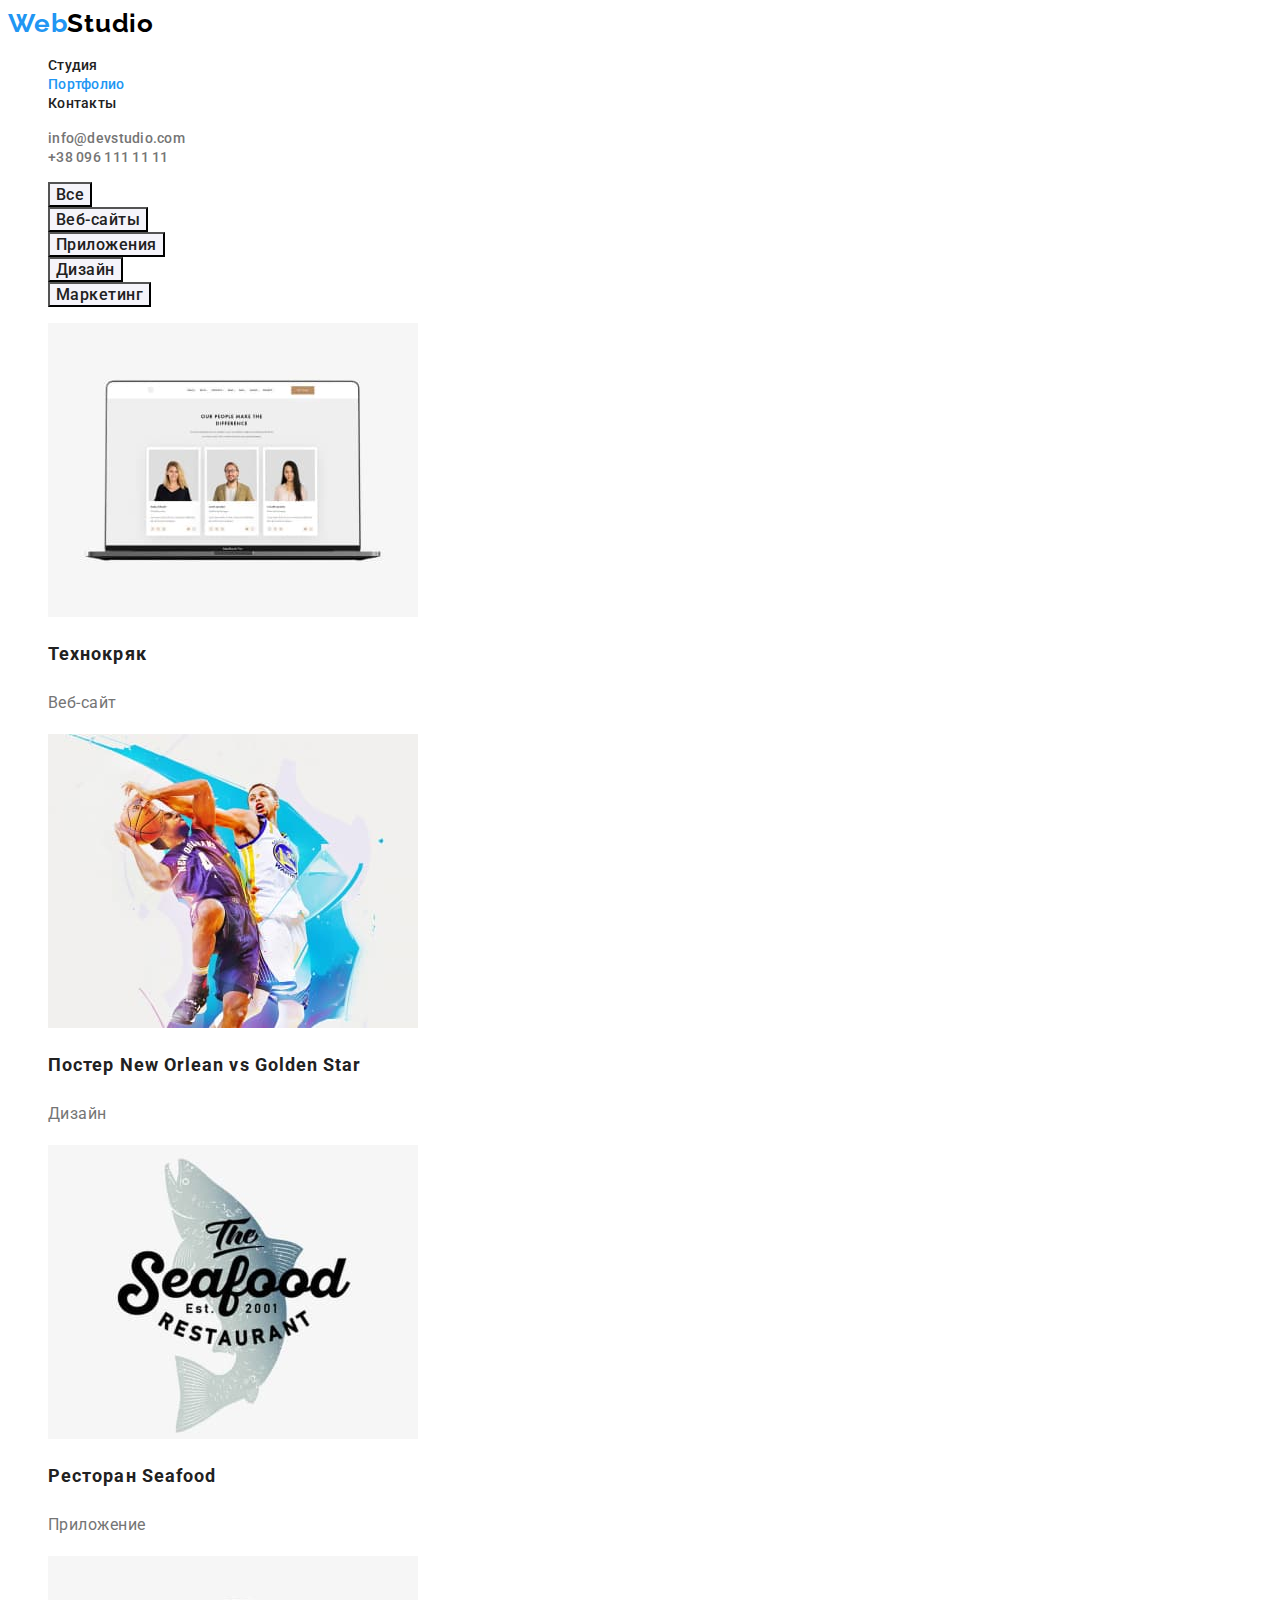
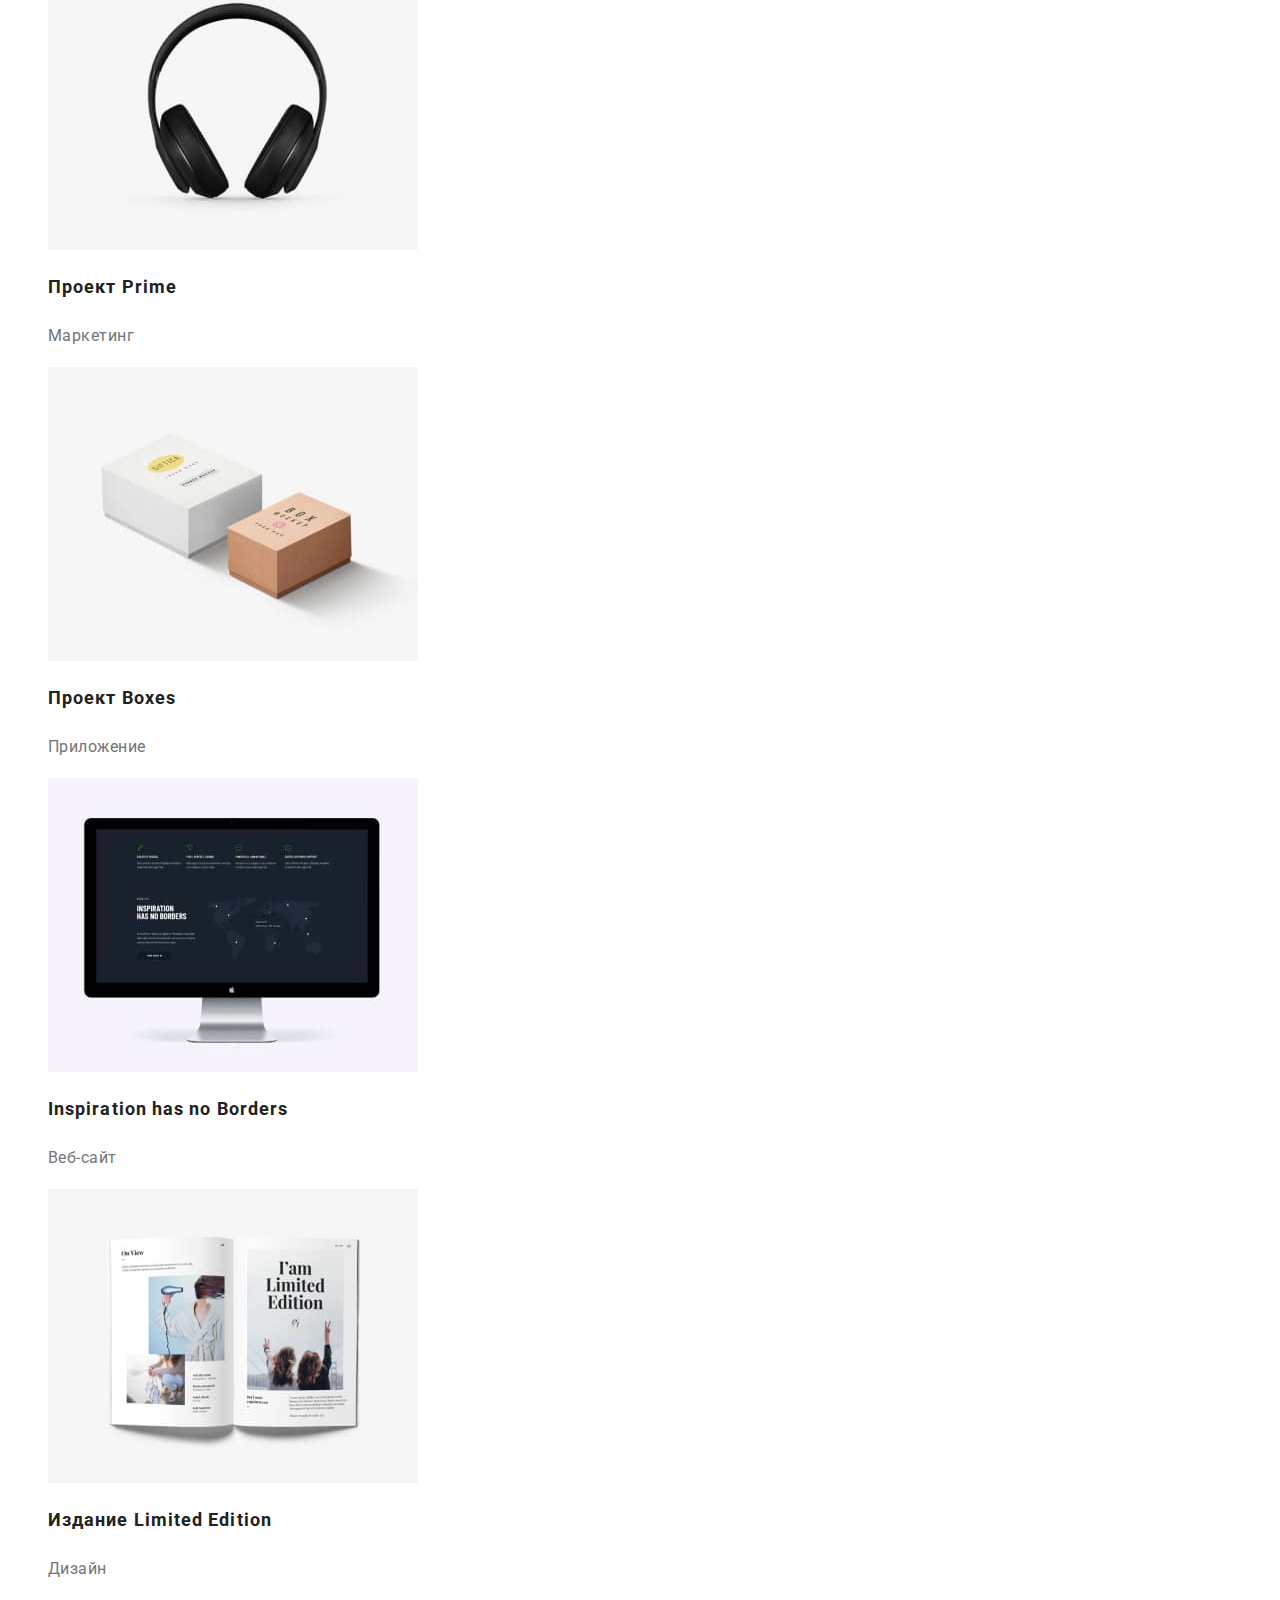
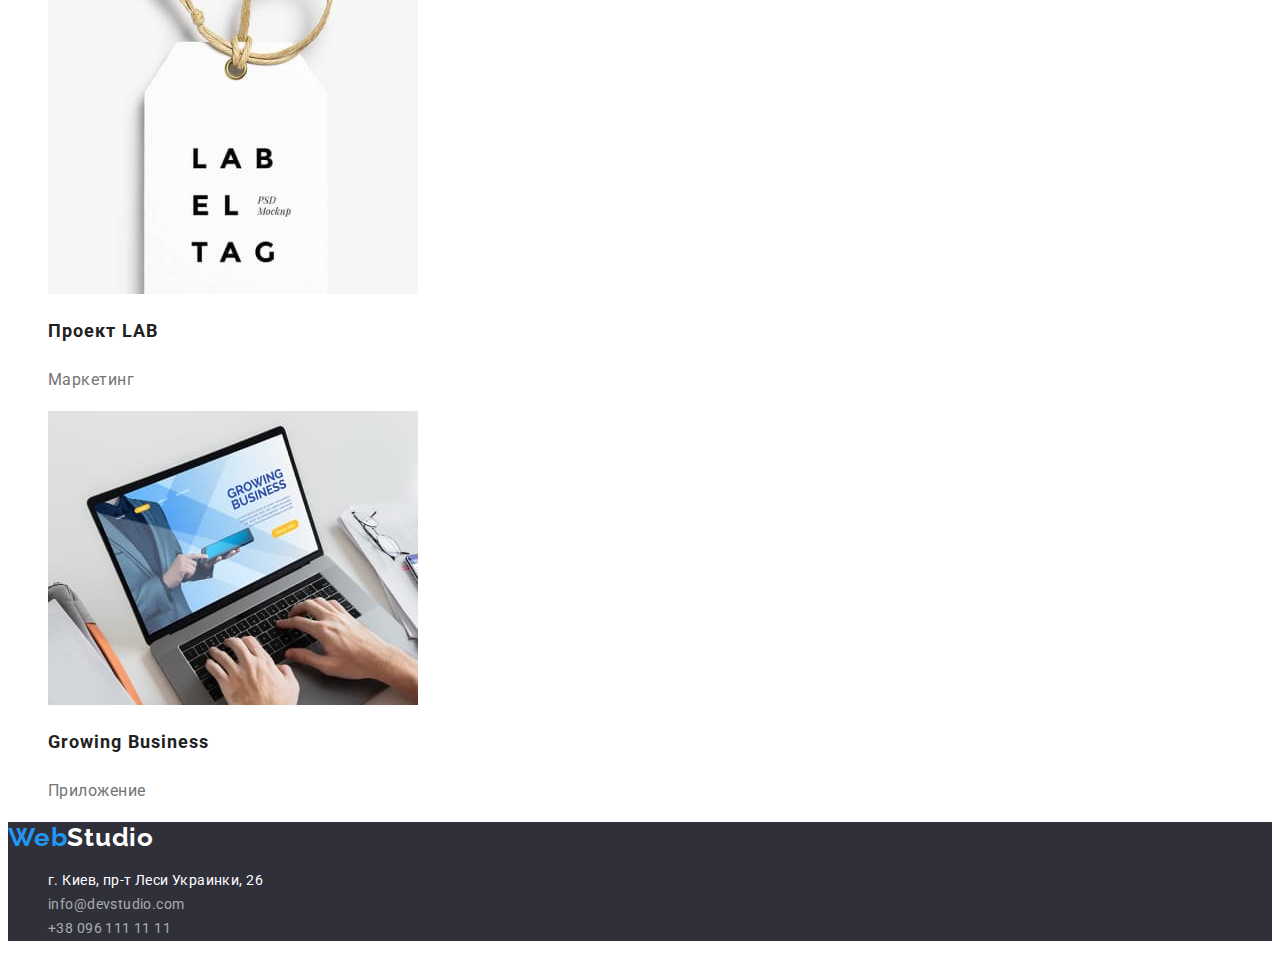
==== portfolio.html @ a85a3ec7 "added files from previous hw" ====
<!DOCTYPE html>
<html lang="ru">
  <head>
    <meta charset="UTF-8" />
    <meta http-equiv="X-UA-Compatible" content="IE=edge" />
    <meta name="viewport" content="width=device-width, initial-scale=1.0" />
    <title>WebStudio</title>
    <link rel="preconnect" href="https://fonts.googleapis.com" />
    <link rel="preconnect" href="https://fonts.gstatic.com" crossorigin />
    <link
      href="https://fonts.googleapis.com/css2?family=Raleway:wght@700&family=Roboto:wght@400;500;700;900&display=swap"
      rel="stylesheet"
    />
    <link rel="stylesheet" href="css/styles.css" />
  </head>
  <body>
    <!-- Хедер -->
    <header class="header">
      <a href="./index.html" lang="en" class="link logo"
        >Web<span class="logo-header">Studio</span></a
      >
      <nav class="header-nav">
        <ul class="list nav-list">
          <li><a href="./index.html" class="link nav-link">Студия</a></li>
          <li><a href="./portfolio.html" class="link nav-link current">Портфолио</a></li>
          <li><a href="" class="link nav-link">Контакты</a></li>
        </ul>
      </nav>
      <ul class="list contacts-list">
        <li>
          <a href="mailto:info@devstudio.com" class="link contacts-link">info@devstudio.com</a>
        </li>
        <li><a href="tel:+380961111111" class="link contacts-link">+38 096 111 11 11</a></li>
      </ul>
    </header>
    <main>
      <section class="portfolio">
        <h1 class="visually-hidden">Портфолио</h1>
        <ul class="list button-list">
          <li><button type="button" class="button filter-button">Все</button></li>
          <li><button type="button" class="button filter-button">Веб-сайты</button></li>
          <li><button type="button" class="button filter-button">Приложения</button></li>
          <li><button type="button" class="button filter-button">Дизайн</button></li>
          <li><button type="button" class="button filter-button">Маркетинг</button></li>
        </ul>
        <ul class="list example-list">
          <li>
            <img
              src="./images/gallery-img-1.jpg"
              alt="Веб-сайт Технокряк"
              width="370"
              height="294"
            />
            <h2 class="title example-title">Технокряк</h2>
            <p class="text example-text">Веб-сайт</p>
          </li>
          <li>
            <img
              src="./images/gallery-img-2.jpg"
              alt="Постер New Orlean vs Golden Star"
              width="370"
              height="294"
            />
            <h2 class="title example-title">Постер New Orlean vs Golden Star</h2>
            <p class="text example-text">Дизайн</p>
          </li>
          <li>
            <img
              src="./images/gallery-img-3.jpg"
              alt="Приложение ресторана Seafood"
              width="370"
              height="294"
            />
            <h2 class="title example-title">Ресторан Seafood</h2>
            <p class="text example-text">Приложение</p>
          </li>
          <li>
            <img src="./images/gallery-img-4.jpg" alt="Проект Prime" width="370" height="294" />
            <h2 class="title example-title">Проект Prime</h2>
            <p class="text example-text">Маркетинг</p>
          </li>
          <li>
            <img src="./images/gallery-img-5.jpg" alt="Проект Boxes" width="370" height="294" />
            <h2 class="title example-title">Проект Boxes</h2>
            <p class="text example-text">Приложение</p>
          </li>
          <li>
            <img
              src="./images/gallery-img-6.jpg"
              alt="Ве-бсайт Inspiration has no Borders"
              width="370"
              height="294"
            />
            <h2 class="title example-title">Inspiration has no Borders</h2>
            <p class="text example-text">Веб-сайт</p>
          </li>
          <li>
            <img
              src="./images/gallery-img-7.jpg"
              alt="Издание Limited Edition"
              width="370"
              height="294"
            />
            <h2 class="title example-title">Издание Limited Edition</h2>
            <p class="text example-text">Дизайн</p>
          </li>
          <li>
            <img src="./images/gallery-img-8.jpg" alt="Проект LAB" width="370" height="294" />
            <h2 class="title example-title">Проект LAB</h2>
            <p class="text example-text">Маркетинг</p>
          </li>
          <li>
            <img
              src="./images/gallery-img-9.jpg"
              alt="Приложение Growing Business"
              width="370"
              height="294"
            />
            <h2 class="title example-title">Growing Business</h2>
            <p class="text example-text class=">Приложение</p>
          </li>
        </ul>
      </section>
    </main>
    <!-- Футер -->
    <footer class="footer">
      <a href="./index.html" class="link logo">Web<span class="logo-footer">Studio</span></a>
      <address class="address">
        <ul class="list address-list">
          <li>
            <a
              href="https://goo.gl/maps/K23v9RMDQ9txriYD6"
              target="_blank"
              rel="noopener nofollow noreferrer"
              class="link address-link city"
              >г. Киев, пр-т Леси Украинки, 26
            </a>
          </li>
          <li>
            <a href="mailto:info@devstudio.com" class="link address-link">info@devstudio.com</a>
          </li>
          <li><a href="tel:+380961111111" class="link address-link">+38 096 111 11 11</a></li>
        </ul>
      </address>
    </footer>
  </body>
</html>
---- css/styles.css ----
:root {
  --accent-color: #2196f3;
  --primary-heading-color: #212121;
  --secondary-heading-color: #ffffff;
  --primary-text-color: #757575;
  --contacts-text-color: #757575;
  --nav-text-color: #212121;
  --secondary-text-color: #ffffff;
  --address-text-color: rgba(255, 255, 255, 0.6);
  --logo-first-color: #000000;
  --logo-second-color: #ffffff;
  --bg-first-color: #ffffff;
  --bg-second-color: #2f303a;
  --bg-third-color: #f5f4fa;
}

body {
  font-family: 'Roboto', sans-serif;
  background-color: var(--bg-first-color);
  color: var(--primary-text-color);
}
.list {
  list-style: none;
}
.link {
  text-decoration: none;
}
.visually-hidden {
  position: absolute;
  white-space: nowrap;
  width: 1px;
  height: 1px;
  overflow: hidden;
  border: 0;
  padding: 0;
  clip: rect(0 0 0 0);
  clip-path: inset(50%);
  margin: -1px;
}
.title {
  color: var(--primary-heading-color);
}
.sub-title {
  color: var(--primary-heading-color);
  font-weight: 500;
}
.text {
  color: var(--primary-text-color);
}
/* Logo */
.logo {
  font-family: 'Raleway';
  font-weight: 700;
  font-size: 26px;
  line-height: 1.19;
  letter-spacing: 0.03em;
  color: var(--accent-color);
}
.logo-header {
  color: var(--logo-first-color);
}
.logo-footer {
  color: var(--logo-second-color);
}
.button {
  font-family: inherit;
  font-size: 16px;
  cursor: pointer;
}
/* Header */
.nav-link {
  font-weight: 500;
  font-size: 14px;
  line-height: 1.14;
  letter-spacing: 0.02em;
  color: var(--nav-text-color);
}
.current {
  color: var(--accent-color);
}
.nav-link:hover,
.nav-link:focus {
  color: var(--accent-color);
}
.contacts-link {
  font-weight: 500;
  font-size: 14px;
  line-height: 1.14;
  letter-spacing: 0.02em;
  color: var(--contacts-text-color);
}
.contacts-link:hover,
.contacts-link:focus {
  color: var(--accent-color);
}
/* Hero */
.hero {
  background-color: var(--bg-second-color);
}
.hero-title {
  font-weight: 900;
  font-size: 44px;
  line-height: 1.36;
  text-align: center;
  letter-spacing: 0.06em;
  text-transform: uppercase;
  color: var(--secondary-heading-color);
}
.hero-button {
  background-color: var(--accent-color);
  color: var(--secondary-text-color);
  font-weight: 700;
  letter-spacing: 0.06em;
}
/* Preferences */
.preferences-title {
  font-size: 14px;
  line-height: 1.14;
  letter-spacing: 0.03em;
  text-transform: uppercase;
}
.preferences-text {
  font-size: 14px;
  line-height: 1.71;
  letter-spacing: 0.03em;
}
/* Occupation */
.occupation {
  background-color: var(--bg-first-color);
}
.occupation-title {
  font-size: 36px;
  line-height: 1.16;
  text-align: center;
  letter-spacing: 0.03em;
}
/* Team */
.team {
  background-color: var(--bg-third-color);
}
.team-title {
  font-size: 36px;
  line-height: 1.16;
  text-align: center;
  letter-spacing: 0.03em;
}
.team-subtitle {
  font-size: 16px;
  line-height: 1.19;
  letter-spacing: 0.03em;
}
.team-text {
  line-height: 1.19;
  letter-spacing: 0.03em;
}
/* Footer */
.footer {
  background-color: var(--bg-second-color);
}
.address {
  font-style: normal;
}
.address-link {
  font-size: 14px;
  line-height: 1.71;
  letter-spacing: 0.03em;
  color: var(--address-text-color);
}
.address-link.city {
  color: var(--secondary-text-color);
}
.address-link:hover,
.address-link:focus {
  color: var(--accent-color);
}
/* Portfolio */
.filter-button {
  font-weight: 500;
  color: var(--nav-text-color);
  background-color: var(--bg-third-color);
  letter-spacing: 0.03em;
}
.filter-button:hover {
  background-color: var(--accent-color);
  color: var(--secondary-text-color);
}
.example-title {
  font-size: 18px;
  line-height: 2;
  letter-spacing: 0.06em;
}
.example-text {
  line-height: 1.88;
  letter-spacing: 0.03em;
}
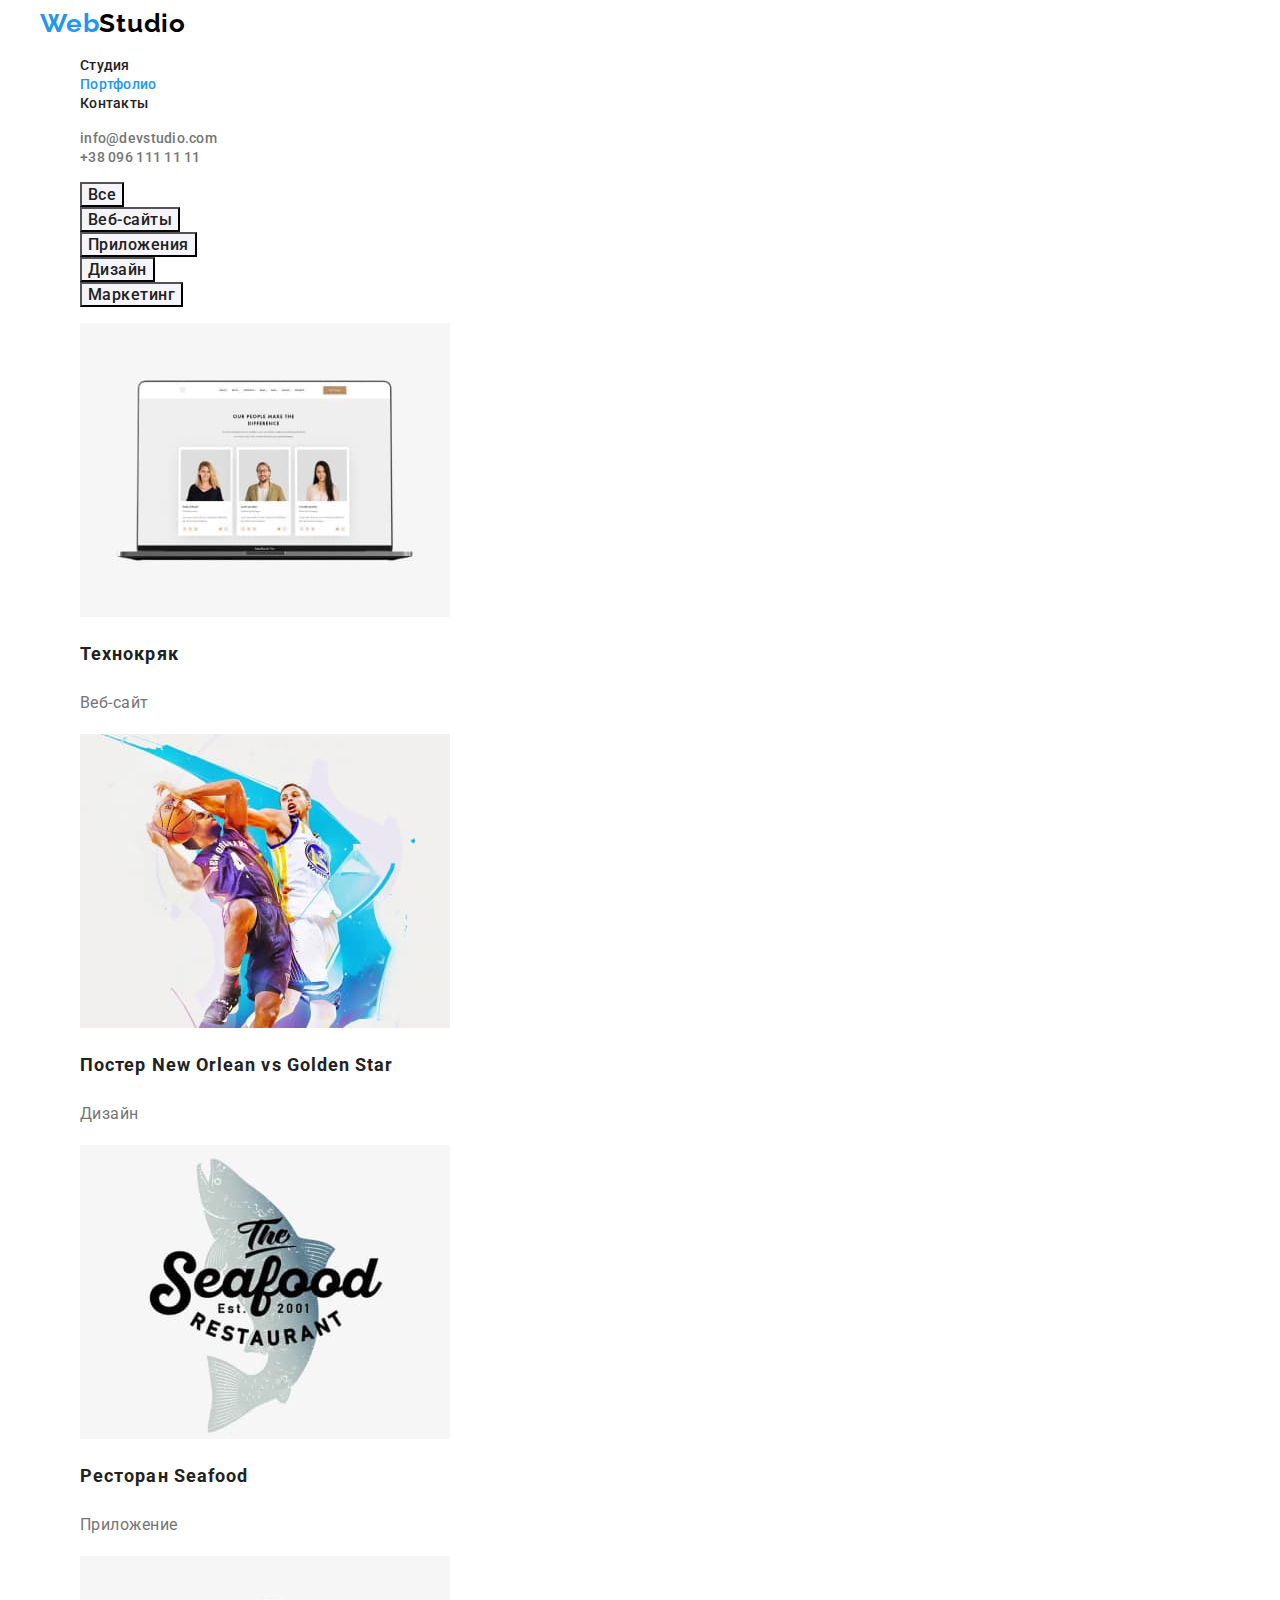
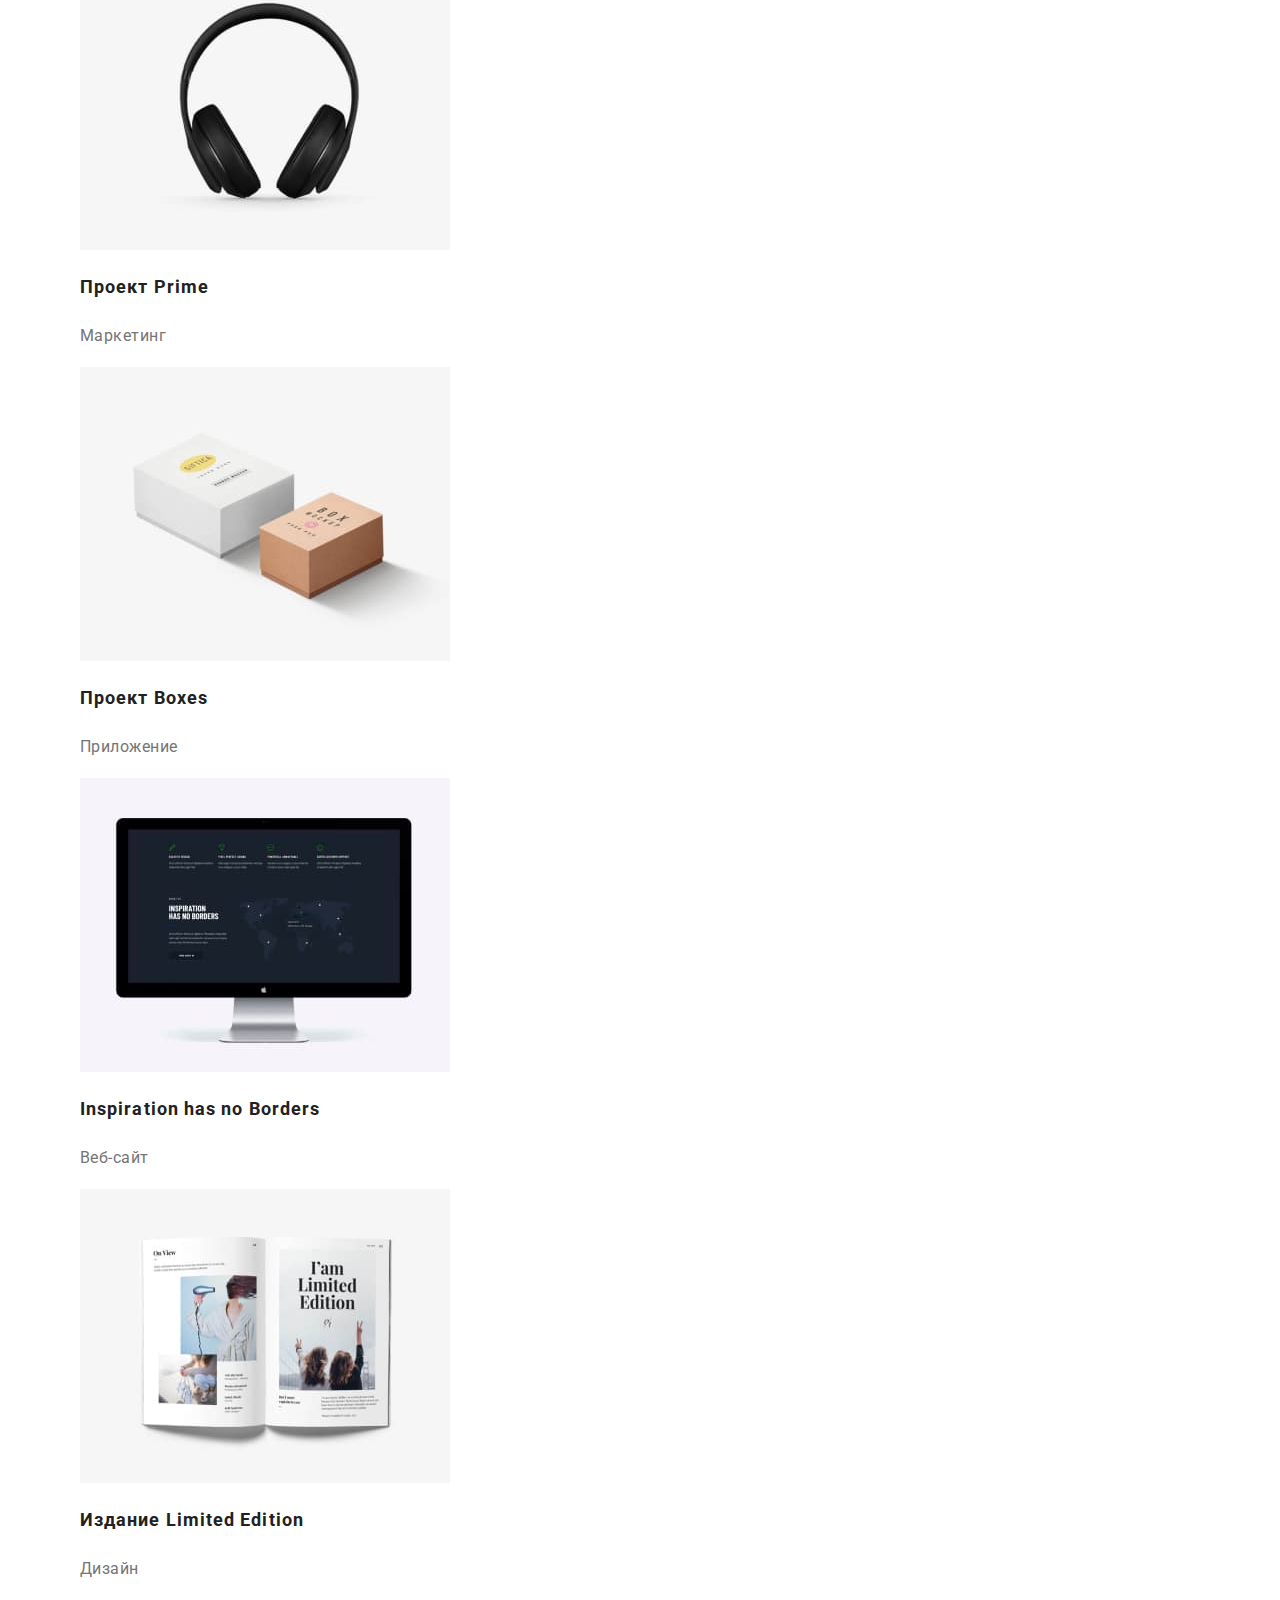
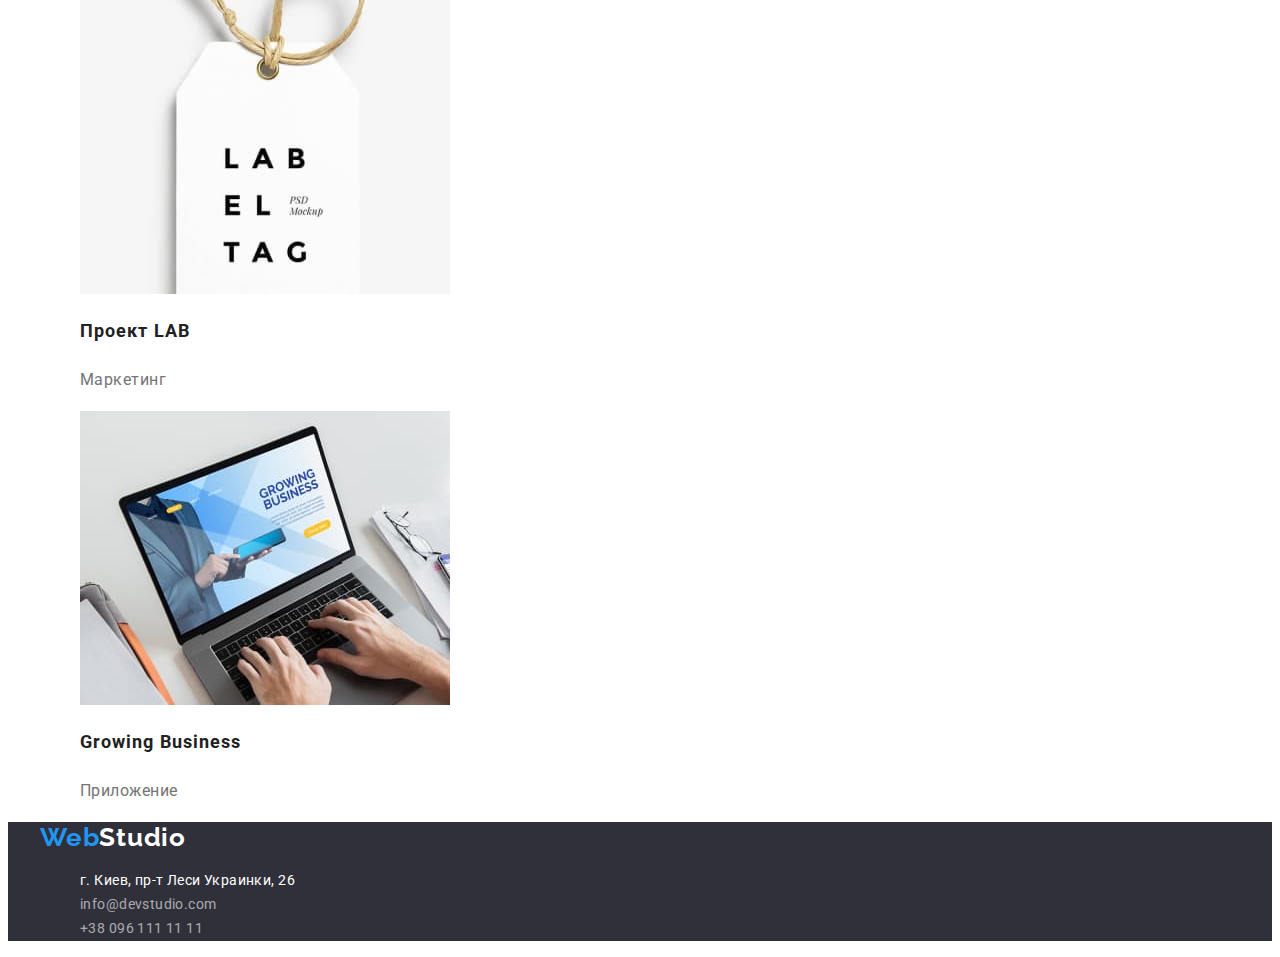
==== commit 27b16ccd: "Container + Normalize.css" ====
--- a/portfolio.html
+++ b/portfolio.html
@@ -11,137 +11,150 @@
       href="https://fonts.googleapis.com/css2?family=Raleway:wght@700&family=Roboto:wght@400;500;700;900&display=swap"
       rel="stylesheet"
     />
+    <link
+      rel="stylesheet"
+      href="https://cdnjs.cloudflare.com/ajax/libs/modern-normalize/1.1.0/modern-normalize.min.css"
+      integrity="sha512-wpPYUAdjBVSE4KJnH1VR1HeZfpl1ub8YT/NKx4PuQ5NmX2tKuGu6U/JRp5y+Y8XG2tV+wKQpNHVUX03MfMFn9Q=="
+      crossorigin="anonymous"
+      referrerpolicy="no-referrer"
+    />
     <link rel="stylesheet" href="css/styles.css" />
   </head>
   <body>
     <!-- Хедер -->
     <header class="header">
-      <a href="./index.html" lang="en" class="link logo"
-        >Web<span class="logo-header">Studio</span></a
-      >
-      <nav class="header-nav">
-        <ul class="list nav-list">
-          <li><a href="./index.html" class="link nav-link">Студия</a></li>
-          <li><a href="./portfolio.html" class="link nav-link current">Портфолио</a></li>
-          <li><a href="" class="link nav-link">Контакты</a></li>
+      <div class="container">
+        <a href="./index.html" lang="en" class="link logo"
+          >Web<span class="logo-header">Studio</span></a
+        >
+        <nav class="header-nav">
+          <ul class="list nav-list">
+            <li><a href="./index.html" class="link nav-link">Студия</a></li>
+            <li><a href="./portfolio.html" class="link nav-link current">Портфолио</a></li>
+            <li><a href="" class="link nav-link">Контакты</a></li>
+          </ul>
+        </nav>
+        <ul class="list contacts-list">
+          <li>
+            <a href="mailto:info@devstudio.com" class="link contacts-link">info@devstudio.com</a>
+          </li>
+          <li><a href="tel:+380961111111" class="link contacts-link">+38 096 111 11 11</a></li>
         </ul>
-      </nav>
-      <ul class="list contacts-list">
-        <li>
-          <a href="mailto:info@devstudio.com" class="link contacts-link">info@devstudio.com</a>
-        </li>
-        <li><a href="tel:+380961111111" class="link contacts-link">+38 096 111 11 11</a></li>
-      </ul>
+      </div>
     </header>
     <main>
       <section class="portfolio">
-        <h1 class="visually-hidden">Портфолио</h1>
-        <ul class="list button-list">
-          <li><button type="button" class="button filter-button">Все</button></li>
-          <li><button type="button" class="button filter-button">Веб-сайты</button></li>
-          <li><button type="button" class="button filter-button">Приложения</button></li>
-          <li><button type="button" class="button filter-button">Дизайн</button></li>
-          <li><button type="button" class="button filter-button">Маркетинг</button></li>
-        </ul>
-        <ul class="list example-list">
-          <li>
-            <img
-              src="./images/gallery-img-1.jpg"
-              alt="Веб-сайт Технокряк"
-              width="370"
-              height="294"
-            />
-            <h2 class="title example-title">Технокряк</h2>
-            <p class="text example-text">Веб-сайт</p>
-          </li>
-          <li>
-            <img
-              src="./images/gallery-img-2.jpg"
-              alt="Постер New Orlean vs Golden Star"
-              width="370"
-              height="294"
-            />
-            <h2 class="title example-title">Постер New Orlean vs Golden Star</h2>
-            <p class="text example-text">Дизайн</p>
-          </li>
-          <li>
-            <img
-              src="./images/gallery-img-3.jpg"
-              alt="Приложение ресторана Seafood"
-              width="370"
-              height="294"
-            />
-            <h2 class="title example-title">Ресторан Seafood</h2>
-            <p class="text example-text">Приложение</p>
-          </li>
-          <li>
-            <img src="./images/gallery-img-4.jpg" alt="Проект Prime" width="370" height="294" />
-            <h2 class="title example-title">Проект Prime</h2>
-            <p class="text example-text">Маркетинг</p>
-          </li>
-          <li>
-            <img src="./images/gallery-img-5.jpg" alt="Проект Boxes" width="370" height="294" />
-            <h2 class="title example-title">Проект Boxes</h2>
-            <p class="text example-text">Приложение</p>
-          </li>
-          <li>
-            <img
-              src="./images/gallery-img-6.jpg"
-              alt="Ве-бсайт Inspiration has no Borders"
-              width="370"
-              height="294"
-            />
-            <h2 class="title example-title">Inspiration has no Borders</h2>
-            <p class="text example-text">Веб-сайт</p>
-          </li>
-          <li>
-            <img
-              src="./images/gallery-img-7.jpg"
-              alt="Издание Limited Edition"
-              width="370"
-              height="294"
-            />
-            <h2 class="title example-title">Издание Limited Edition</h2>
-            <p class="text example-text">Дизайн</p>
-          </li>
-          <li>
-            <img src="./images/gallery-img-8.jpg" alt="Проект LAB" width="370" height="294" />
-            <h2 class="title example-title">Проект LAB</h2>
-            <p class="text example-text">Маркетинг</p>
-          </li>
-          <li>
-            <img
-              src="./images/gallery-img-9.jpg"
-              alt="Приложение Growing Business"
-              width="370"
-              height="294"
-            />
-            <h2 class="title example-title">Growing Business</h2>
-            <p class="text example-text class=">Приложение</p>
-          </li>
-        </ul>
+        <div class="container">
+          <h1 class="visually-hidden">Портфолио</h1>
+          <ul class="list button-list">
+            <li><button type="button" class="button filter-button">Все</button></li>
+            <li><button type="button" class="button filter-button">Веб-сайты</button></li>
+            <li><button type="button" class="button filter-button">Приложения</button></li>
+            <li><button type="button" class="button filter-button">Дизайн</button></li>
+            <li><button type="button" class="button filter-button">Маркетинг</button></li>
+          </ul>
+          <ul class="list example-list">
+            <li>
+              <img
+                src="./images/gallery-img-1.jpg"
+                alt="Веб-сайт Технокряк"
+                width="370"
+                height="294"
+              />
+              <h2 class="title example-title">Технокряк</h2>
+              <p class="text example-text">Веб-сайт</p>
+            </li>
+            <li>
+              <img
+                src="./images/gallery-img-2.jpg"
+                alt="Постер New Orlean vs Golden Star"
+                width="370"
+                height="294"
+              />
+              <h2 class="title example-title">Постер New Orlean vs Golden Star</h2>
+              <p class="text example-text">Дизайн</p>
+            </li>
+            <li>
+              <img
+                src="./images/gallery-img-3.jpg"
+                alt="Приложение ресторана Seafood"
+                width="370"
+                height="294"
+              />
+              <h2 class="title example-title">Ресторан Seafood</h2>
+              <p class="text example-text">Приложение</p>
+            </li>
+            <li>
+              <img src="./images/gallery-img-4.jpg" alt="Проект Prime" width="370" height="294" />
+              <h2 class="title example-title">Проект Prime</h2>
+              <p class="text example-text">Маркетинг</p>
+            </li>
+            <li>
+              <img src="./images/gallery-img-5.jpg" alt="Проект Boxes" width="370" height="294" />
+              <h2 class="title example-title">Проект Boxes</h2>
+              <p class="text example-text">Приложение</p>
+            </li>
+            <li>
+              <img
+                src="./images/gallery-img-6.jpg"
+                alt="Ве-бсайт Inspiration has no Borders"
+                width="370"
+                height="294"
+              />
+              <h2 class="title example-title">Inspiration has no Borders</h2>
+              <p class="text example-text">Веб-сайт</p>
+            </li>
+            <li>
+              <img
+                src="./images/gallery-img-7.jpg"
+                alt="Издание Limited Edition"
+                width="370"
+                height="294"
+              />
+              <h2 class="title example-title">Издание Limited Edition</h2>
+              <p class="text example-text">Дизайн</p>
+            </li>
+            <li>
+              <img src="./images/gallery-img-8.jpg" alt="Проект LAB" width="370" height="294" />
+              <h2 class="title example-title">Проект LAB</h2>
+              <p class="text example-text">Маркетинг</p>
+            </li>
+            <li>
+              <img
+                src="./images/gallery-img-9.jpg"
+                alt="Приложение Growing Business"
+                width="370"
+                height="294"
+              />
+              <h2 class="title example-title">Growing Business</h2>
+              <p class="text example-text class=">Приложение</p>
+            </li>
+          </ul>
+        </div>
       </section>
     </main>
     <!-- Футер -->
     <footer class="footer">
-      <a href="./index.html" class="link logo">Web<span class="logo-footer">Studio</span></a>
-      <address class="address">
-        <ul class="list address-list">
-          <li>
-            <a
-              href="https://goo.gl/maps/K23v9RMDQ9txriYD6"
-              target="_blank"
-              rel="noopener nofollow noreferrer"
-              class="link address-link city"
-              >г. Киев, пр-т Леси Украинки, 26
-            </a>
-          </li>
-          <li>
-            <a href="mailto:info@devstudio.com" class="link address-link">info@devstudio.com</a>
-          </li>
-          <li><a href="tel:+380961111111" class="link address-link">+38 096 111 11 11</a></li>
-        </ul>
-      </address>
+      <div class="container">
+        <a href="./index.html" class="link logo">Web<span class="logo-footer">Studio</span></a>
+        <address class="address">
+          <ul class="list address-list">
+            <li>
+              <a
+                href="https://goo.gl/maps/K23v9RMDQ9txriYD6"
+                target="_blank"
+                rel="noopener nofollow noreferrer"
+                class="link address-link city"
+                >г. Киев, пр-т Леси Украинки, 26
+              </a>
+            </li>
+            <li>
+              <a href="mailto:info@devstudio.com" class="link address-link">info@devstudio.com</a>
+            </li>
+            <li><a href="tel:+380961111111" class="link address-link">+38 096 111 11 11</a></li>
+          </ul>
+        </address>
+      </div>
     </footer>
   </body>
 </html>
--- a/css/styles.css
+++ b/css/styles.css
@@ -19,6 +19,11 @@
   background-color: var(--bg-first-color);
   color: var(--primary-text-color);
 }
+.container {
+  width: 1200px;
+  padding: 0 15px;
+  margin: 0 auto;
+}
 .list {
   list-style: none;
 }
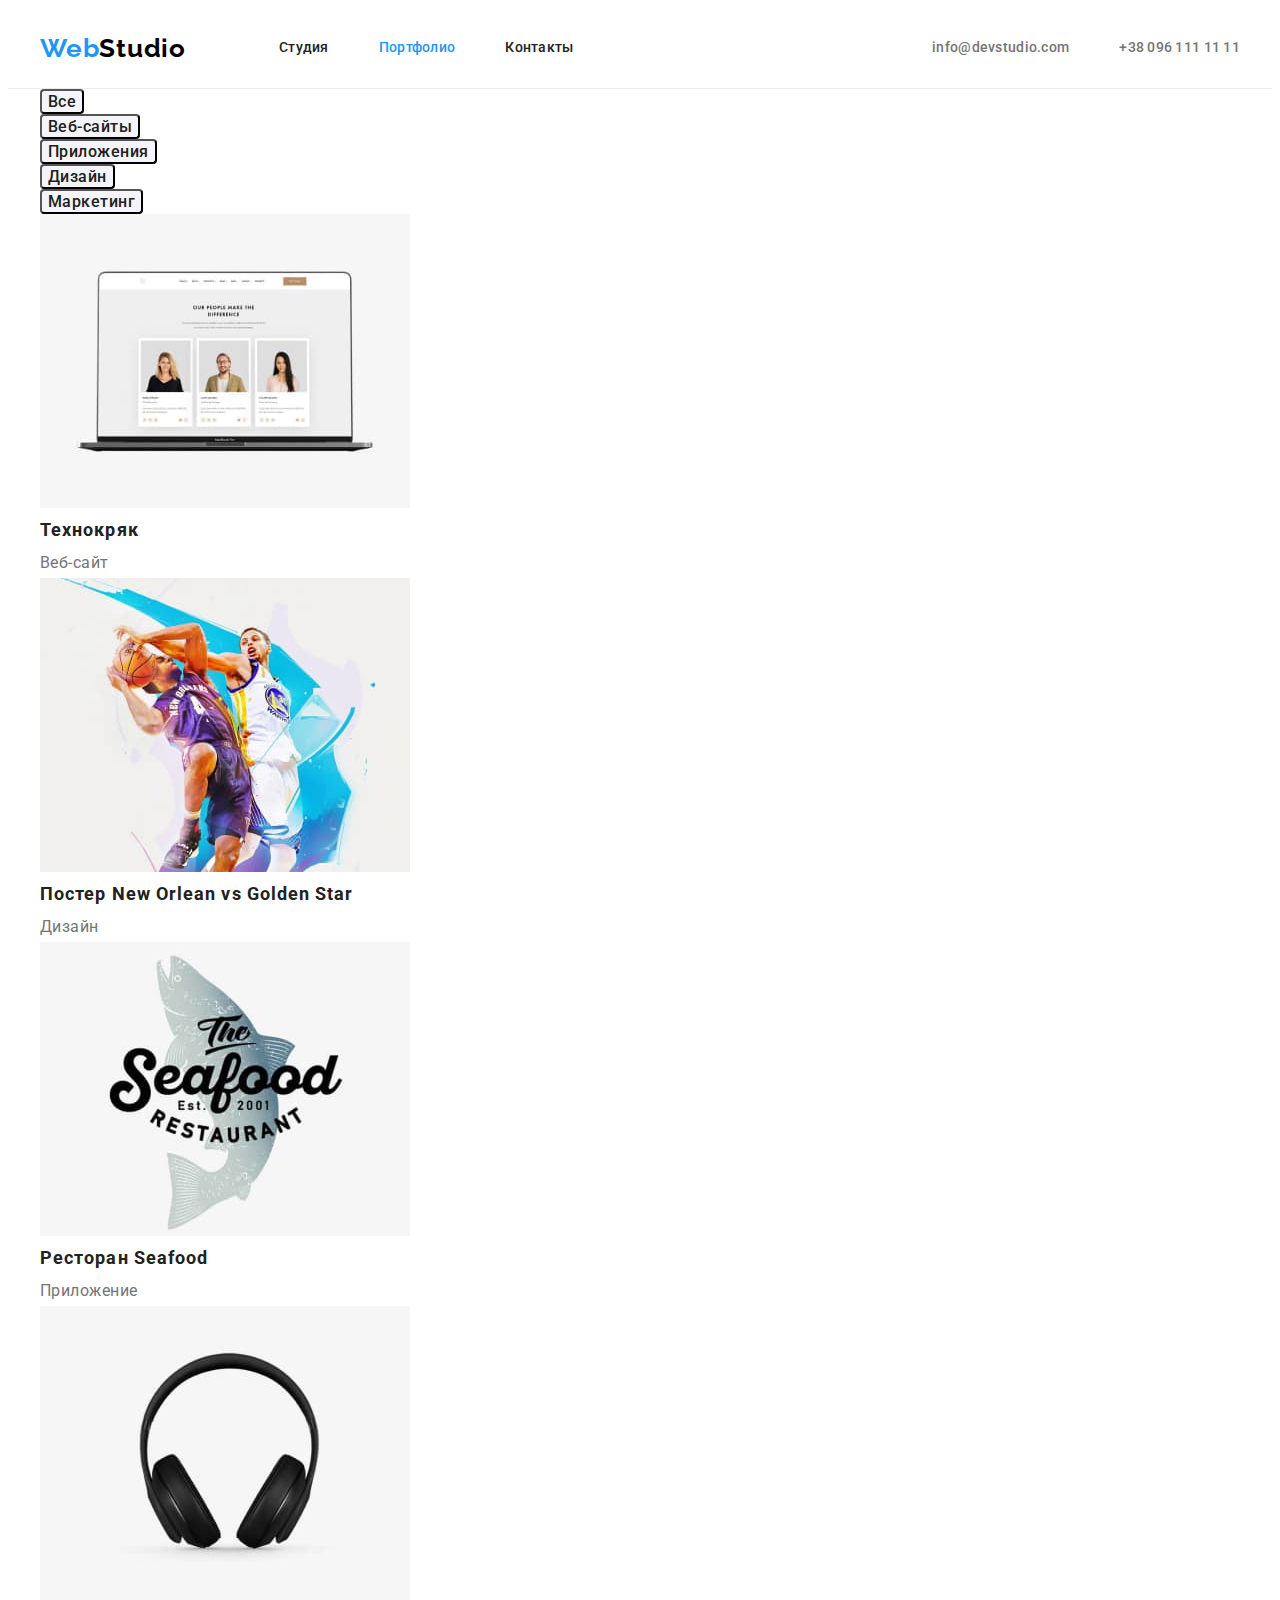
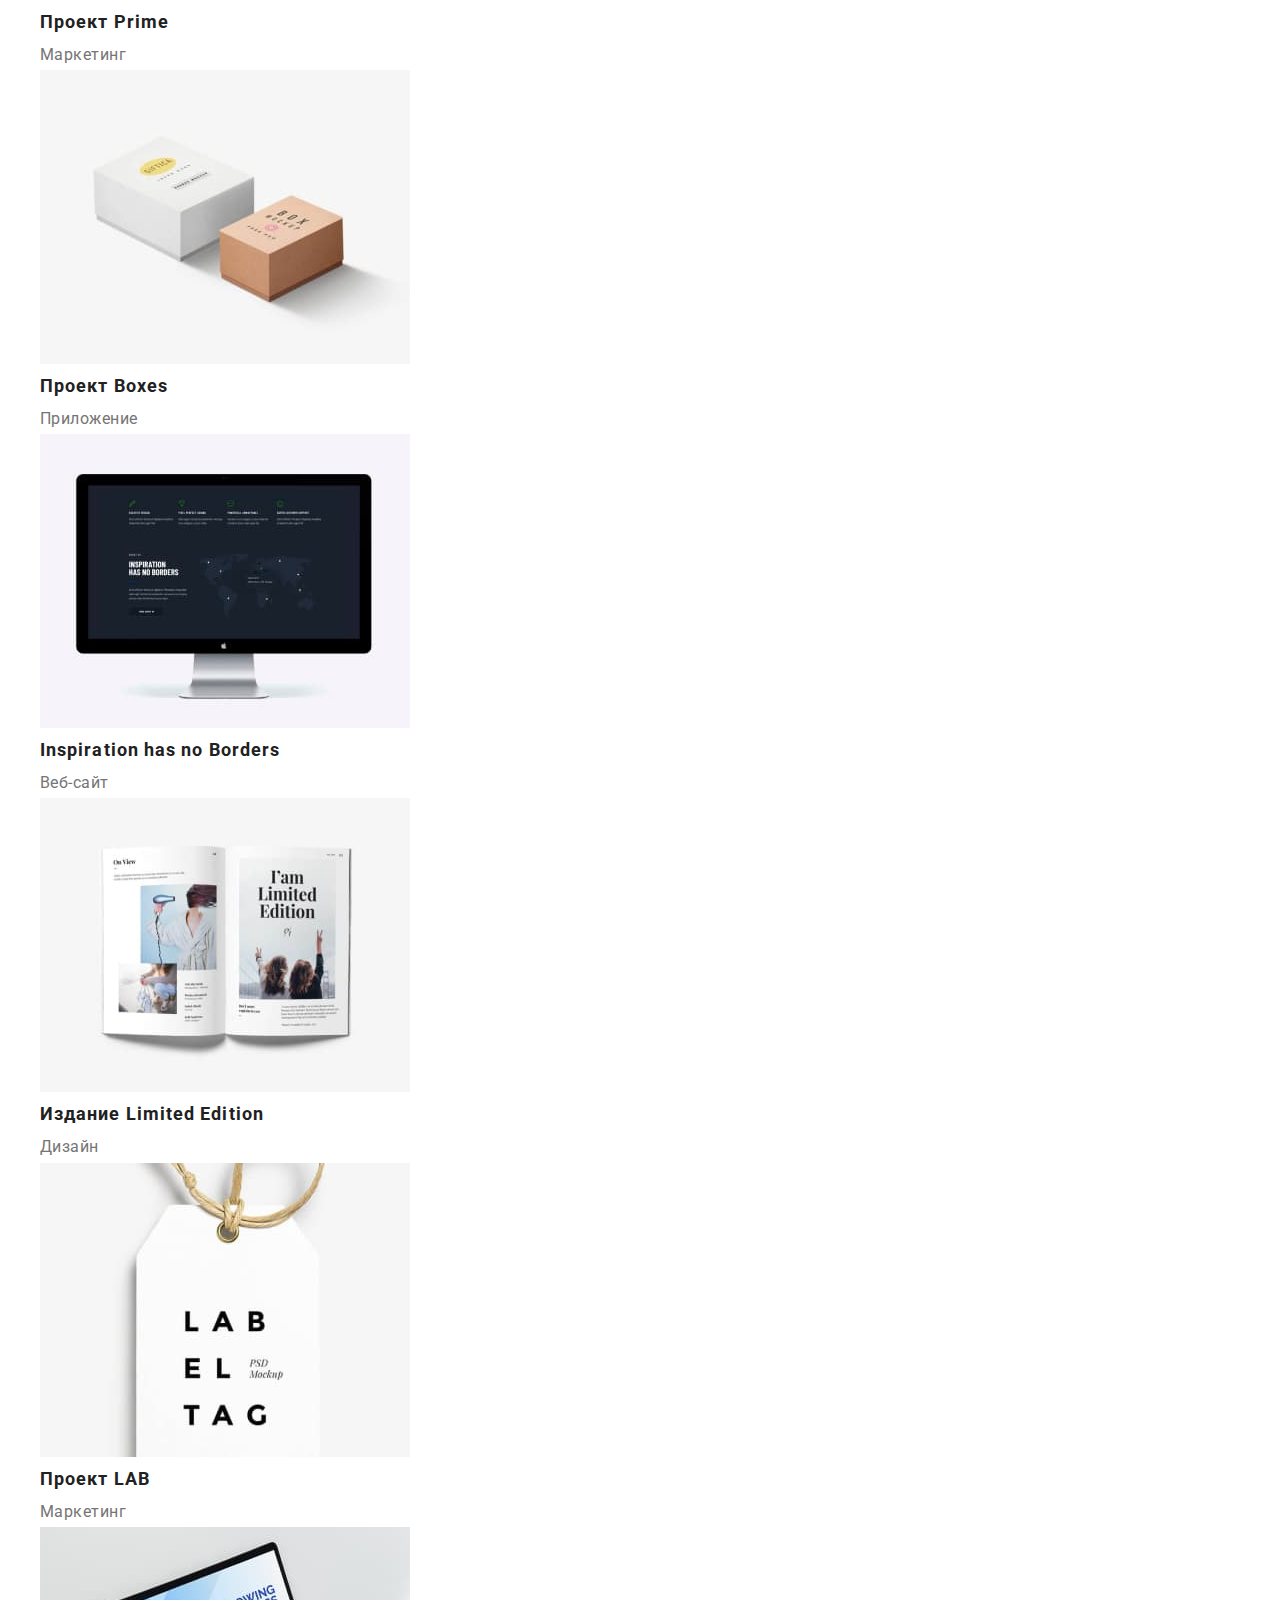
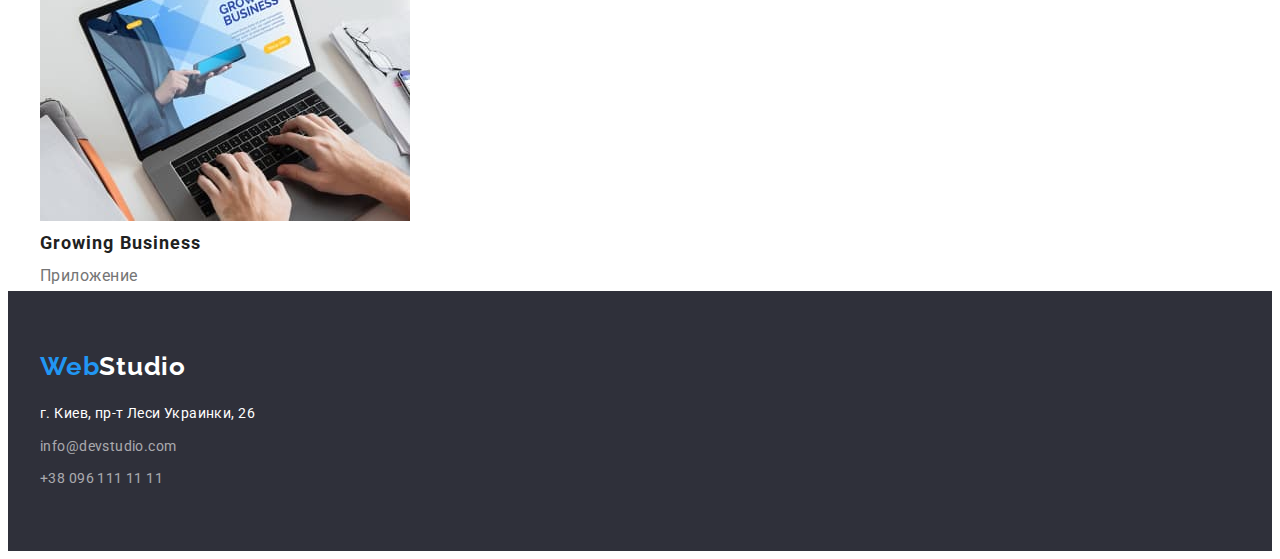
==== commit 6a4b04ff: "index.html made" ====
--- a/portfolio.html
+++ b/portfolio.html
@@ -23,22 +23,26 @@
   <body>
     <!-- Хедер -->
     <header class="header">
-      <div class="container">
+      <div class="header-container container">
         <a href="./index.html" lang="en" class="link logo"
           >Web<span class="logo-header">Studio</span></a
         >
         <nav class="header-nav">
           <ul class="list nav-list">
-            <li><a href="./index.html" class="link nav-link">Студия</a></li>
-            <li><a href="./portfolio.html" class="link nav-link current">Портфолио</a></li>
-            <li><a href="" class="link nav-link">Контакты</a></li>
+            <li class="nav-item"><a href="./index.html" class="link nav-link">Студия</a></li>
+            <li class="nav-item">
+              <a href="./portfolio.html" class="link nav-link current">Портфолио</a>
+            </li>
+            <li class="nav-item"><a href="" class="link nav-link">Контакты</a></li>
           </ul>
         </nav>
         <ul class="list contacts-list">
-          <li>
+          <li class="contacts-item">
             <a href="mailto:info@devstudio.com" class="link contacts-link">info@devstudio.com</a>
           </li>
-          <li><a href="tel:+380961111111" class="link contacts-link">+38 096 111 11 11</a></li>
+          <li class="contacts-item">
+            <a href="tel:+380961111111" class="link contacts-link">+38 096 111 11 11</a>
+          </li>
         </ul>
       </div>
     </header>
@@ -139,7 +143,7 @@
         <a href="./index.html" class="link logo">Web<span class="logo-footer">Studio</span></a>
         <address class="address">
           <ul class="list address-list">
-            <li>
+            <li class="address-item">
               <a
                 href="https://goo.gl/maps/K23v9RMDQ9txriYD6"
                 target="_blank"
@@ -148,10 +152,12 @@
                 >г. Киев, пр-т Леси Украинки, 26
               </a>
             </li>
-            <li>
+            <li class="address-item">
               <a href="mailto:info@devstudio.com" class="link address-link">info@devstudio.com</a>
             </li>
-            <li><a href="tel:+380961111111" class="link address-link">+38 096 111 11 11</a></li>
+            <li class="address-item">
+              <a href="tel:+380961111111" class="link address-link">+38 096 111 11 11</a>
+            </li>
           </ul>
         </address>
       </div>
--- a/css/styles.css
+++ b/css/styles.css
@@ -12,12 +12,25 @@
   --bg-first-color: #ffffff;
   --bg-second-color: #2f303a;
   --bg-third-color: #f5f4fa;
+  --botder-first-color: #ececec;
+  --border-second-color: #eeeeee;
+  --section-padding: 94px;
 }
 
 body {
   font-family: 'Roboto', sans-serif;
   background-color: var(--bg-first-color);
   color: var(--primary-text-color);
+}
+h1,
+h2,
+h3,
+p,
+ul {
+  margin: 0;
+}
+ul {
+  padding-left: 0;
 }
 .container {
   width: 1200px;
@@ -52,6 +65,16 @@
 .text {
   color: var(--primary-text-color);
 }
+.button {
+  font-family: inherit;
+  font-size: 16px;
+  cursor: pointer;
+  border-radius: 4px;
+}
+.section {
+  padding-top: var(--section-padding);
+  padding-bottom: var(--section-padding);
+}
 /* Logo */
 .logo {
   font-family: 'Raleway';
@@ -67,13 +90,26 @@
 .logo-footer {
   color: var(--logo-second-color);
 }
-.button {
-  font-family: inherit;
-  font-size: 16px;
-  cursor: pointer;
-}
+
 /* Header */
+.header {
+  border-bottom: 1px solid var(--botder-first-color);
+}
+.header-container {
+  display: flex;
+  align-items: center;
+}
+.nav-list {
+  display: flex;
+  margin-left: 93px;
+}
+.nav-item:not(:last-child) {
+  margin-right: 50px;
+}
 .nav-link {
+  display: block;
+  padding-top: 32px;
+  padding-bottom: 32px;
   font-weight: 500;
   font-size: 14px;
   line-height: 1.14;
@@ -87,7 +123,17 @@
 .nav-link:focus {
   color: var(--accent-color);
 }
+.contacts-list {
+  display: flex;
+  margin-left: auto;
+}
+.contacts-item:not(:last-child) {
+  margin-right: 50px;
+}
 .contacts-link {
+  display: block;
+  padding-top: 32px;
+  padding-bottom: 32px;
   font-weight: 500;
   font-size: 14px;
   line-height: 1.14;
@@ -101,6 +147,12 @@
 /* Hero */
 .hero {
   background-color: var(--bg-second-color);
+  padding-top: 200px;
+  padding-bottom: 200px;
+}
+.hero-container {
+  padding-right: 252px;
+  padding-left: 252px;
 }
 .hero-title {
   font-weight: 900;
@@ -110,19 +162,35 @@
   letter-spacing: 0.06em;
   text-transform: uppercase;
   color: var(--secondary-heading-color);
+  margin-bottom: 40px;
 }
 .hero-button {
+  display: block;
   background-color: var(--accent-color);
   color: var(--secondary-text-color);
   font-weight: 700;
   letter-spacing: 0.06em;
+  width: 200px;
+  height: 50px;
+  margin-right: auto;
+  margin-left: auto;
 }
 /* Preferences */
+.preferences-list {
+  display: flex;
+}
+.preferences-item {
+  flex-basis: calc((100% - 90px) / 3);
+}
+.preferences-item:not(:last-child) {
+  margin-right: 30px;
+}
 .preferences-title {
   font-size: 14px;
   line-height: 1.14;
   letter-spacing: 0.03em;
   text-transform: uppercase;
+  margin-bottom: 10px;
 }
 .preferences-text {
   font-size: 14px;
@@ -132,12 +200,26 @@
 /* Occupation */
 .occupation {
   background-color: var(--bg-first-color);
+  padding-top: 0;
+}
+.occupation-list {
+  display: flex;
 }
 .occupation-title {
   font-size: 36px;
   line-height: 1.16;
   text-align: center;
   letter-spacing: 0.03em;
+  margin-bottom: 50px;
+}
+.occupation-item {
+  flex-basis: calc((100% - 60px) / 3);
+}
+.occupation-item:not(:last-child) {
+  margin-right: 30px;
+}
+.occupation-img {
+  display: block;
 }
 /* Team */
 .team {
@@ -148,22 +230,51 @@
   line-height: 1.16;
   text-align: center;
   letter-spacing: 0.03em;
+  margin-bottom: 50px;
+}
+.team-list {
+  display: flex;
+}
+.team-card {
+  background-color: var(--bg-first-color);
+  padding-bottom: 30px;
+  flex-basis: calc((100% - 90px) / 4);
+  border-radius: 0px 0px 4px 4px;
+}
+.team-card:not(:last-child) {
+  margin-right: 30px;
+}
+.team-img {
+  display: block;
+  margin-bottom: 30px;
 }
 .team-subtitle {
   font-size: 16px;
   line-height: 1.19;
   letter-spacing: 0.03em;
+  margin-bottom: 10px;
+  text-align: center;
 }
 .team-text {
   line-height: 1.19;
   letter-spacing: 0.03em;
+  text-align: center;
 }
 /* Footer */
 .footer {
   background-color: var(--bg-second-color);
+  padding-top: 60px;
+  padding-bottom: 60px;
+}
+.footer .logo {
+  display: inline-block;
+  margin-bottom: 20px;
 }
 .address {
   font-style: normal;
+}
+.address-item:not(:last-child) {
+  margin-bottom: 9px;
 }
 .address-link {
   font-size: 14px;
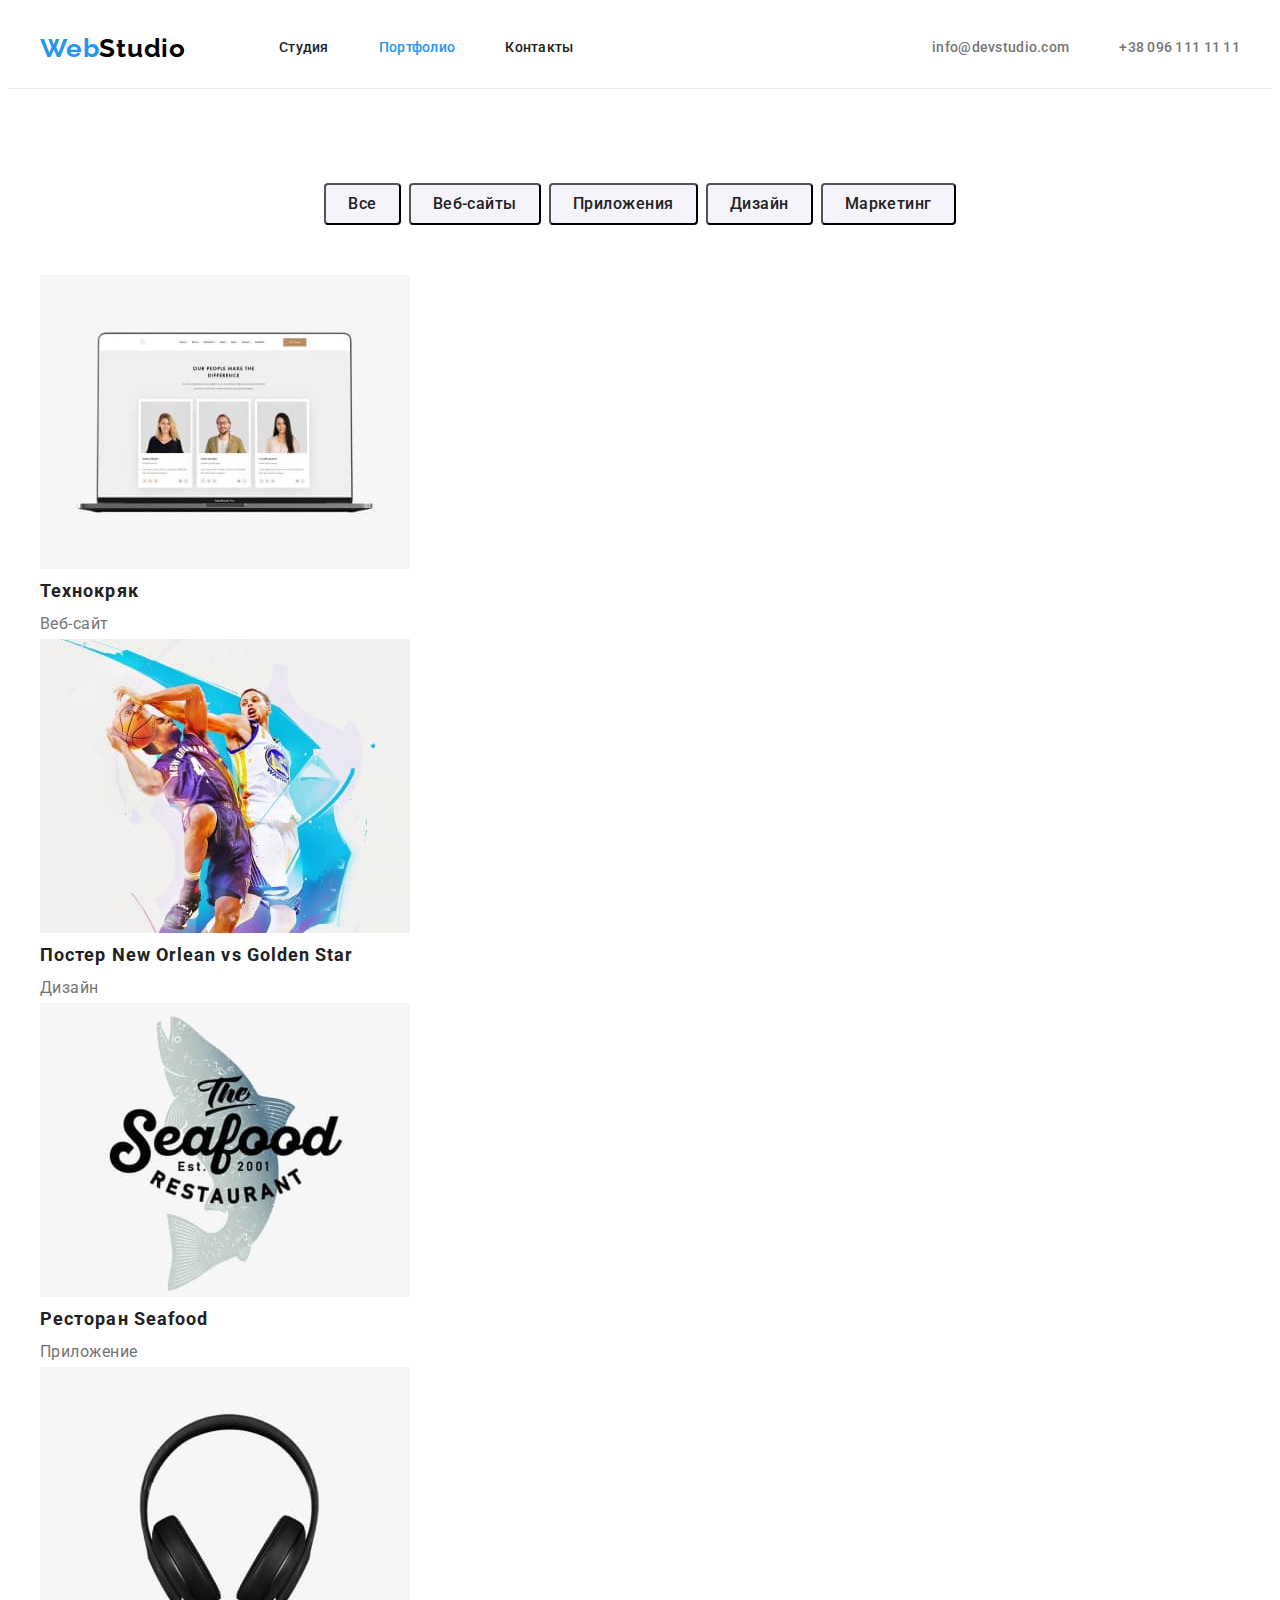
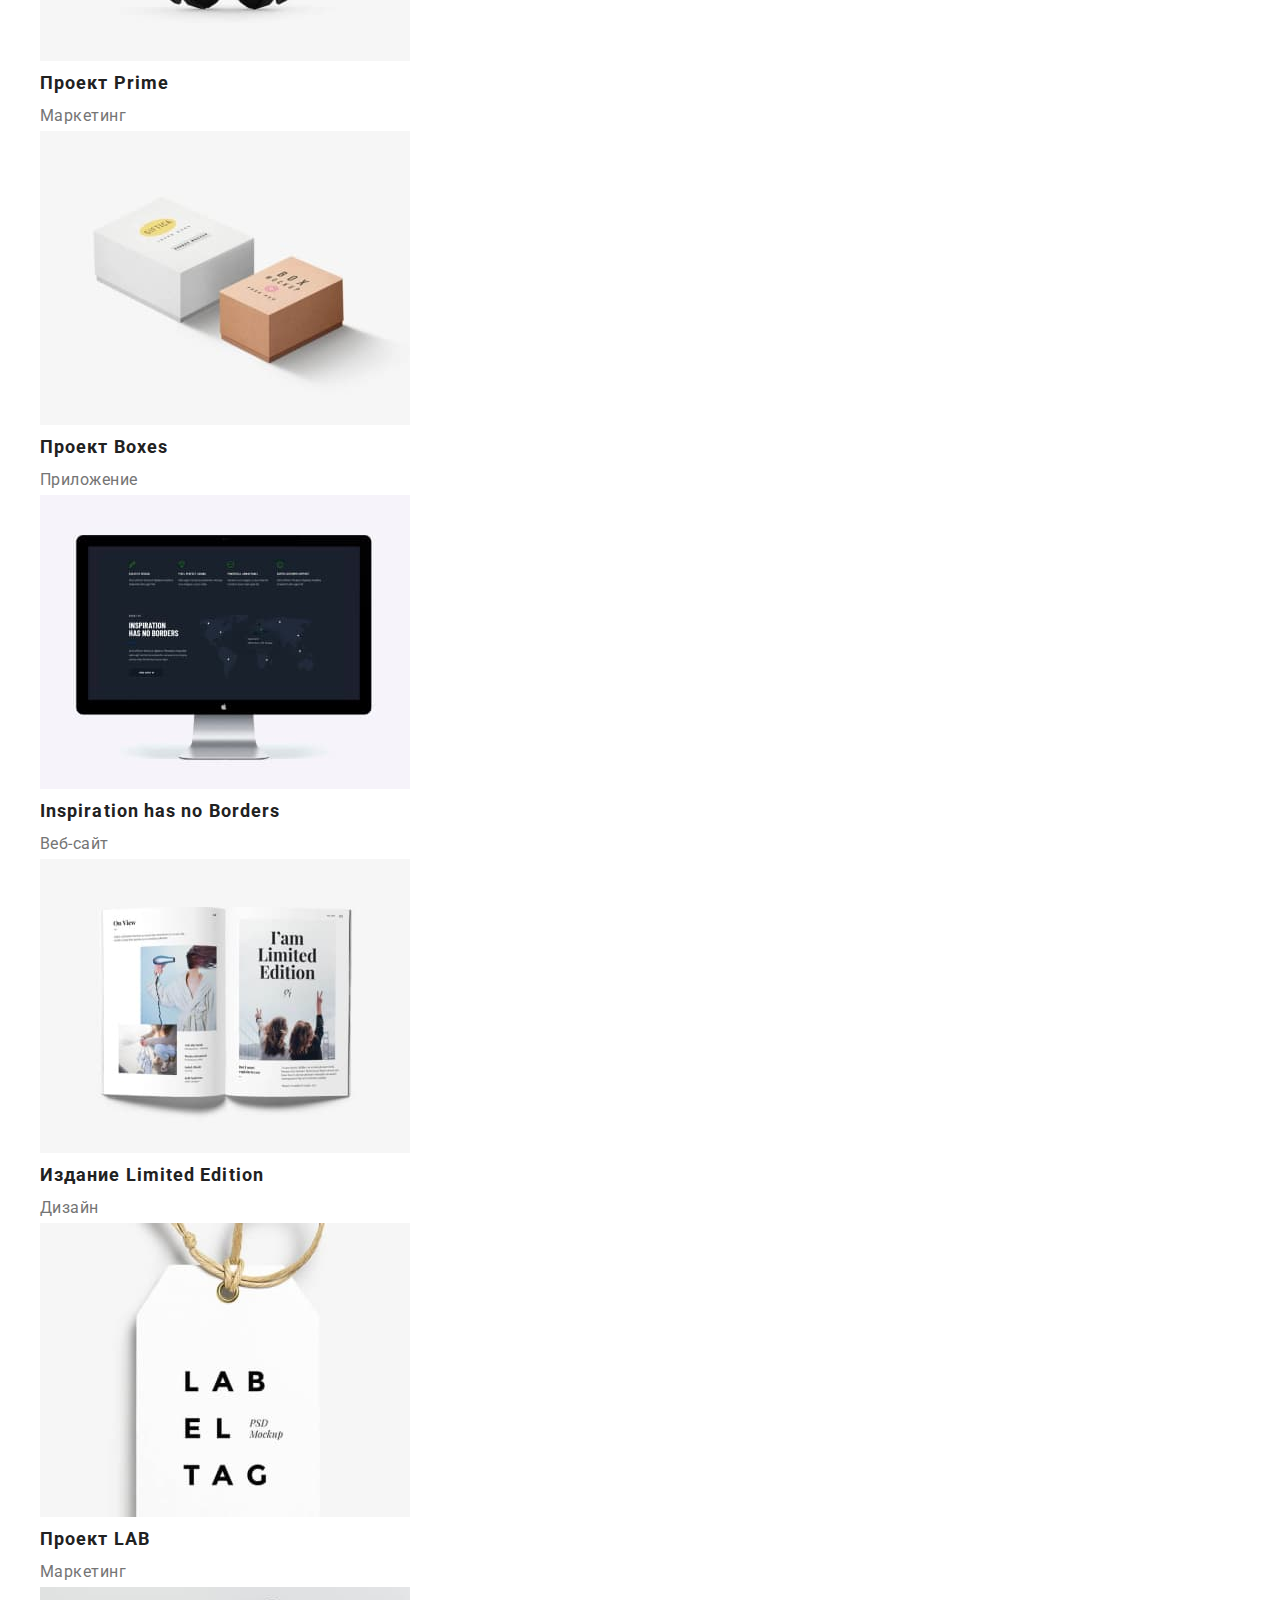
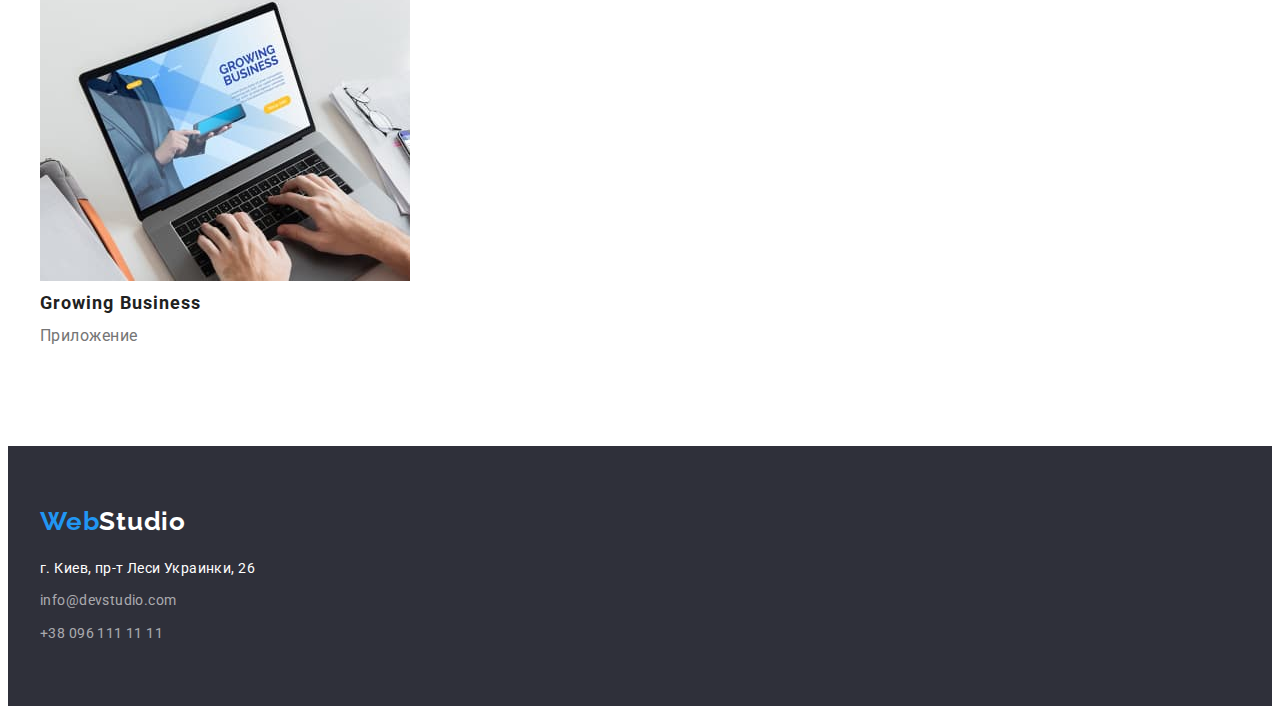
==== commit 5af70188: "button-list with flex" ====
--- a/portfolio.html
+++ b/portfolio.html
@@ -47,15 +47,25 @@
       </div>
     </header>
     <main>
-      <section class="portfolio">
+      <section class="portfolio section">
         <div class="container">
           <h1 class="visually-hidden">Портфолио</h1>
           <ul class="list button-list">
-            <li><button type="button" class="button filter-button">Все</button></li>
-            <li><button type="button" class="button filter-button">Веб-сайты</button></li>
-            <li><button type="button" class="button filter-button">Приложения</button></li>
-            <li><button type="button" class="button filter-button">Дизайн</button></li>
-            <li><button type="button" class="button filter-button">Маркетинг</button></li>
+            <li class="filter-item">
+              <button type="button" class="button filter-button">Все</button>
+            </li>
+            <li class="filter-item">
+              <button type="button" class="button filter-button">Веб-сайты</button>
+            </li>
+            <li class="filter-item">
+              <button type="button" class="button filter-button">Приложения</button>
+            </li>
+            <li class="filter-item">
+              <button type="button" class="button filter-button">Дизайн</button>
+            </li>
+            <li class="filter-item">
+              <button type="button" class="button filter-button">Маркетинг</button>
+            </li>
           </ul>
           <ul class="list example-list">
             <li>
--- a/css/styles.css
+++ b/css/styles.css
@@ -170,8 +170,8 @@
   color: var(--secondary-text-color);
   font-weight: 700;
   letter-spacing: 0.06em;
-  width: 200px;
-  height: 50px;
+  line-height: 1.88;
+  padding: 10px 32px;
   margin-right: auto;
   margin-left: auto;
 }
@@ -290,11 +290,21 @@
   color: var(--accent-color);
 }
 /* Portfolio */
+.button-list {
+  display: flex;
+  justify-content: center;
+  margin-bottom: 50px;
+}
+.filter-item:not(:last-child) {
+  margin-right: 8px;
+}
 .filter-button {
   font-weight: 500;
   color: var(--nav-text-color);
   background-color: var(--bg-third-color);
   letter-spacing: 0.03em;
+  line-height: 1.62;
+  padding: 6px 22px;
 }
 .filter-button:hover {
   background-color: var(--accent-color);
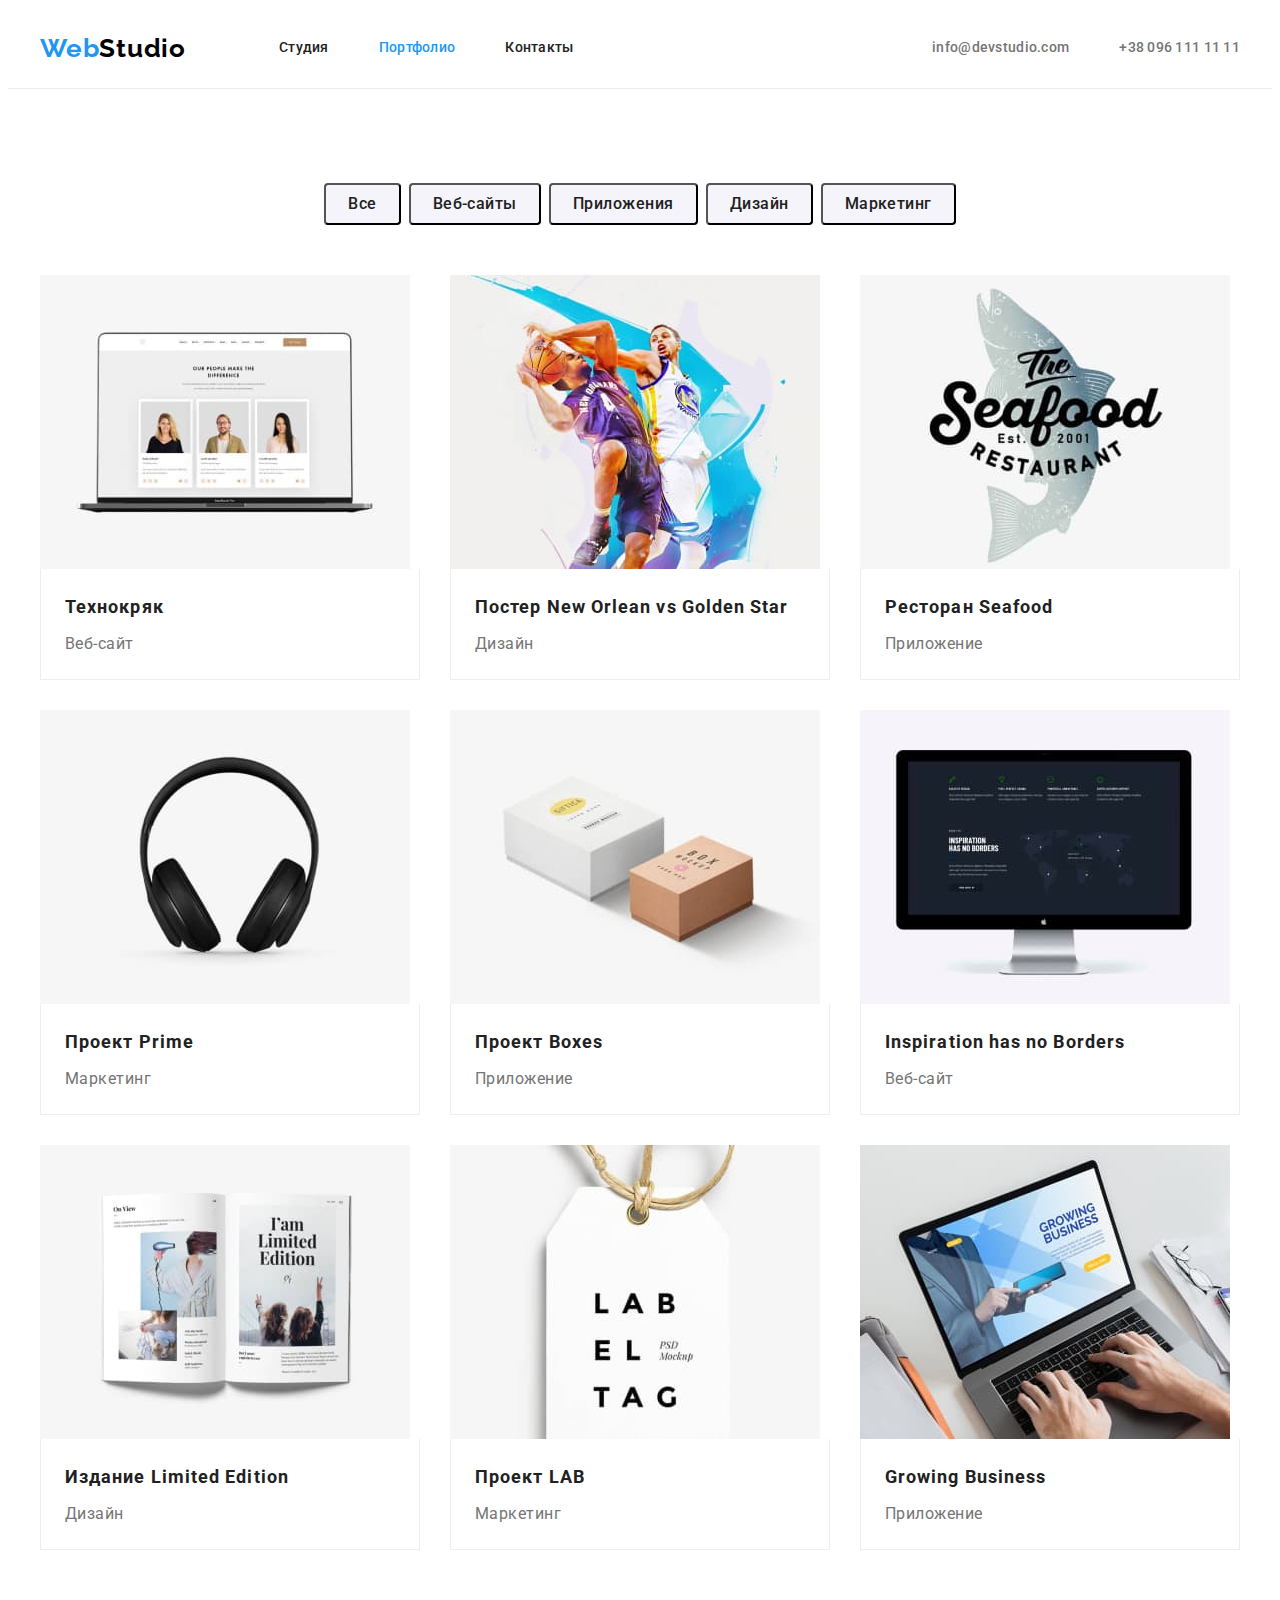
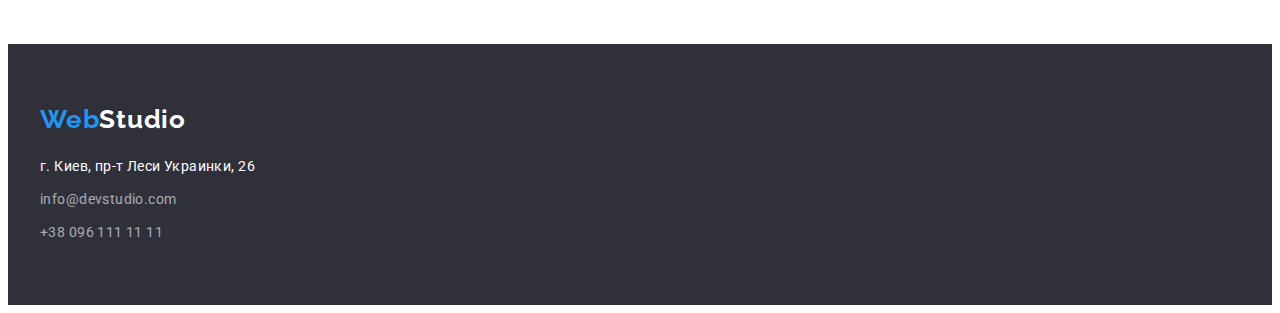
==== commit d37a4299: "done" ====
--- a/portfolio.html
+++ b/portfolio.html
@@ -68,80 +68,122 @@
             </li>
           </ul>
           <ul class="list example-list">
-            <li>
+            <li class="example-item">
               <img
                 src="./images/gallery-img-1.jpg"
                 alt="Веб-сайт Технокряк"
                 width="370"
                 height="294"
-              />
-              <h2 class="title example-title">Технокряк</h2>
-              <p class="text example-text">Веб-сайт</p>
-            </li>
-            <li>
+                class="example-img"
+              />
+              <div class="example-description">
+                <h2 class="title example-title">Технокряк</h2>
+                <p class="text example-text">Веб-сайт</p>
+              </div>
+            </li>
+            <li class="example-item">
               <img
                 src="./images/gallery-img-2.jpg"
                 alt="Постер New Orlean vs Golden Star"
                 width="370"
                 height="294"
-              />
-              <h2 class="title example-title">Постер New Orlean vs Golden Star</h2>
-              <p class="text example-text">Дизайн</p>
-            </li>
-            <li>
+                class="example-img"
+              />
+              <div class="example-description">
+                <h2 class="title example-title">Постер New Orlean vs Golden Star</h2>
+                <p class="text example-text">Дизайн</p>
+              </div>
+            </li>
+            <li class="example-item">
               <img
                 src="./images/gallery-img-3.jpg"
                 alt="Приложение ресторана Seafood"
                 width="370"
                 height="294"
-              />
-              <h2 class="title example-title">Ресторан Seafood</h2>
-              <p class="text example-text">Приложение</p>
-            </li>
-            <li>
-              <img src="./images/gallery-img-4.jpg" alt="Проект Prime" width="370" height="294" />
-              <h2 class="title example-title">Проект Prime</h2>
-              <p class="text example-text">Маркетинг</p>
-            </li>
-            <li>
-              <img src="./images/gallery-img-5.jpg" alt="Проект Boxes" width="370" height="294" />
-              <h2 class="title example-title">Проект Boxes</h2>
-              <p class="text example-text">Приложение</p>
-            </li>
-            <li>
+                class="example-img"
+              />
+              <div class="example-description">
+                <h2 class="title example-title">Ресторан Seafood</h2>
+                <p class="text example-text">Приложение</p>
+              </div>
+            </li>
+            <li class="example-item">
+              <img
+                src="./images/gallery-img-4.jpg"
+                alt="Проект Prime"
+                width="370"
+                height="294"
+                class="example-img"
+              />
+              <div class="example-description">
+                <h2 class="title example-title">Проект Prime</h2>
+                <p class="text example-text">Маркетинг</p>
+              </div>
+            </li>
+            <li class="example-item">
+              <img
+                src="./images/gallery-img-5.jpg"
+                alt="Проект Boxes"
+                width="370"
+                height="294"
+                class="example-img"
+              />
+              <div class="example-description">
+                <h2 class="title example-title">Проект Boxes</h2>
+                <p class="text example-text">Приложение</p>
+              </div>
+            </li>
+            <li class="example-item">
               <img
                 src="./images/gallery-img-6.jpg"
                 alt="Ве-бсайт Inspiration has no Borders"
                 width="370"
                 height="294"
-              />
-              <h2 class="title example-title">Inspiration has no Borders</h2>
-              <p class="text example-text">Веб-сайт</p>
-            </li>
-            <li>
+                class="example-img"
+              />
+              <div class="example-description">
+                <h2 class="title example-title">Inspiration has no Borders</h2>
+                <p class="text example-text">Веб-сайт</p>
+              </div>
+            </li>
+            <li class="example-item">
               <img
                 src="./images/gallery-img-7.jpg"
                 alt="Издание Limited Edition"
                 width="370"
                 height="294"
-              />
-              <h2 class="title example-title">Издание Limited Edition</h2>
-              <p class="text example-text">Дизайн</p>
-            </li>
-            <li>
-              <img src="./images/gallery-img-8.jpg" alt="Проект LAB" width="370" height="294" />
-              <h2 class="title example-title">Проект LAB</h2>
-              <p class="text example-text">Маркетинг</p>
-            </li>
-            <li>
+                class="example-img"
+              />
+              <div class="example-description">
+                <h2 class="title example-title">Издание Limited Edition</h2>
+                <p class="text example-text">Дизайн</p>
+              </div>
+            </li>
+            <li class="example-item">
+              <img
+                src="./images/gallery-img-8.jpg"
+                alt="Проект LAB"
+                width="370"
+                height="294"
+                class="example-img"
+              />
+              <div class="example-description">
+                <h2 class="title example-title">Проект LAB</h2>
+                <p class="text example-text">Маркетинг</p>
+              </div>
+            </li>
+            <li class="example-item">
               <img
                 src="./images/gallery-img-9.jpg"
                 alt="Приложение Growing Business"
                 width="370"
                 height="294"
-              />
-              <h2 class="title example-title">Growing Business</h2>
-              <p class="text example-text class=">Приложение</p>
+                class="example-img"
+              />
+              <div class="example-description">
+                <h2 class="title example-title">Growing Business</h2>
+                <p class="text example-text class=">Приложение</p>
+              </div>
             </li>
           </ul>
         </div>
--- a/css/styles.css
+++ b/css/styles.css
@@ -310,10 +310,33 @@
   background-color: var(--accent-color);
   color: var(--secondary-text-color);
 }
+.example-list {
+  display: flex;
+  flex-wrap: wrap;
+}
+.example-item {
+  flex-basis: calc((100% - 60px) / 3);
+}
+.example-item:not(:nth-child(3n)) {
+  margin-right: 30px;
+}
+.example-item:not(:nth-last-child(-n + 3)) {
+  margin-bottom: 30px;
+}
+.example-img {
+  display: block;
+}
+.example-description {
+  padding: 20px 24px;
+  border-right: 1px solid var(--border-second-color);
+  border-bottom: 1px solid var(--border-second-color);
+  border-left: 1px solid var(--border-second-color);
+}
 .example-title {
   font-size: 18px;
   line-height: 2;
   letter-spacing: 0.06em;
+  margin-bottom: 4px;
 }
 .example-text {
   line-height: 1.88;
